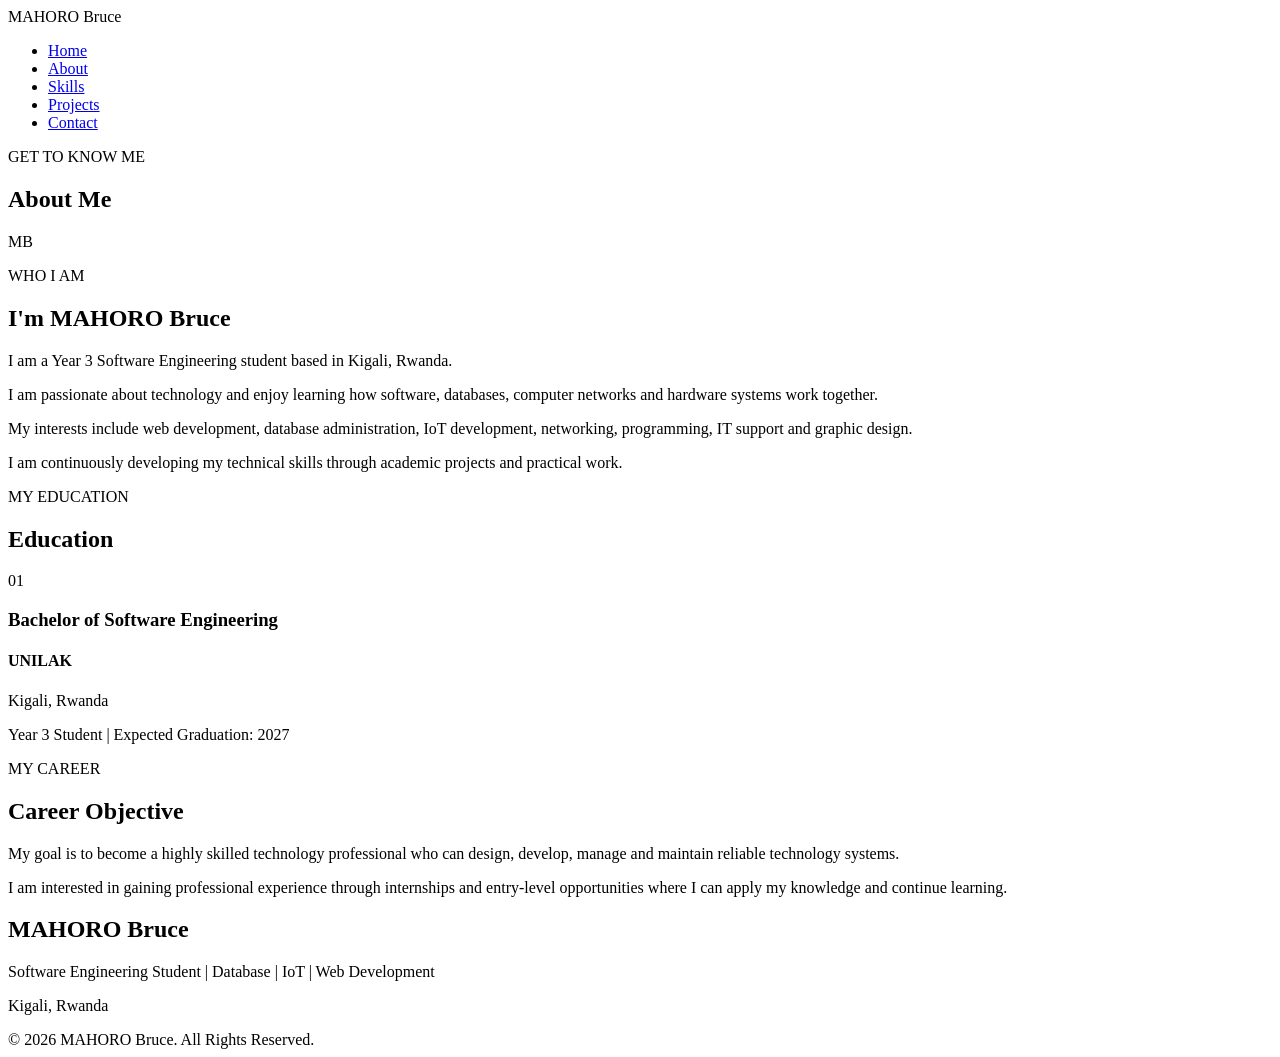
==== about.html @ 22579acf "Add about.html with personal information" ====
<!DOCTYPE html>
<html lang="en">

<head>

    <meta charset="UTF-8">
    <meta name="viewport" content="width=device-width, initial-scale=1.0">

    <title>About Me | MAHORO Bruce</title>

    <link rel="stylesheet" href="style.css">

</head>

<body>


    <!-- Navigation -->

    <header>

        <nav class="navbar">

            <div class="logo">
                MAHORO <span>Bruce</span>
            </div>

            <ul class="nav-links">

                <li>
                    <a href="index.html">Home</a>
                </li>

                <li>
                    <a href="about.html" class="active">About</a>
                </li>

                <li>
                    <a href="skills.html">Skills</a>
                </li>

                <li>
                    <a href="projects.html">Projects</a>
                </li>

                <li>
                    <a href="contact.html">Contact</a>
                </li>

            </ul>

        </nav>

    </header>


    <main>


        <!-- Page Header -->

        <section class="page-header">

            <p>GET TO KNOW ME</p>

            <h1>About Me</h1>

        </section>


        <!-- About -->

        <section class="section">

            <div class="about-large">

                <div class="about-image">

                    <div class="profile-circle large">
                        MB
                    </div>

                </div>


                <div class="about-content">

                    <p class="small-title">
                        WHO I AM
                    </p>

                    <h2>
                        I'm MAHORO Bruce
                    </h2>

                    <p>
                        I am a Year 3 Software Engineering student based
                        in Kigali, Rwanda.
                    </p>

                    <p>
                        I am passionate about technology and enjoy learning
                        how software, databases, computer networks and
                        hardware systems work together.
                    </p>

                    <p>
                        My interests include web development, database
                        administration, IoT development, networking,
                        programming, IT support and graphic design.
                    </p>

                    <p>
                        I am continuously developing my technical skills
                        through academic projects and practical work.
                    </p>

                </div>

            </div>

        </section>


        <!-- Education -->

        <section class="section">

            <div class="section-title">

                <p>MY EDUCATION</p>

                <h2>Education</h2>

            </div>


            <div class="timeline">

                <div class="timeline-item">

                    <div class="timeline-dot">
                        01
                    </div>

                    <div>

                        <h3>
                            Bachelor of Software Engineering
                        </h3>

                        <h4>
                            UNILAK
                        </h4>

                        <p>
                            Kigali, Rwanda
                        </p>

                        <p>
                            Year 3 Student | Expected Graduation: 2027
                        </p>

                    </div>

                </div>

            </div>

        </section>


        <!-- Career Objective -->

        <section class="section">

            <div class="section-title">

                <p>MY CAREER</p>

                <h2>Career Objective</h2>

            </div>


            <div class="objective">

                <p>
                    My goal is to become a highly skilled technology
                    professional who can design, develop, manage and
                    maintain reliable technology systems.
                </p>

                <p>
                    I am interested in gaining professional experience
                    through internships and entry-level opportunities
                    where I can apply my knowledge and continue learning.
                </p>

            </div>

        </section>


    </main>


    <footer>

        <div class="footer-content">

            <h2>MAHORO Bruce</h2>

            <p>
                Software Engineering Student | Database | IoT | Web Development
            </p>

            <p>
                Kigali, Rwanda
            </p>

        </div>

        <div class="copyright">
            © 2026 MAHORO Bruce. All Rights Reserved.
        </div>

    </footer>


    <script src="script.js"></script>

</body>

</html>
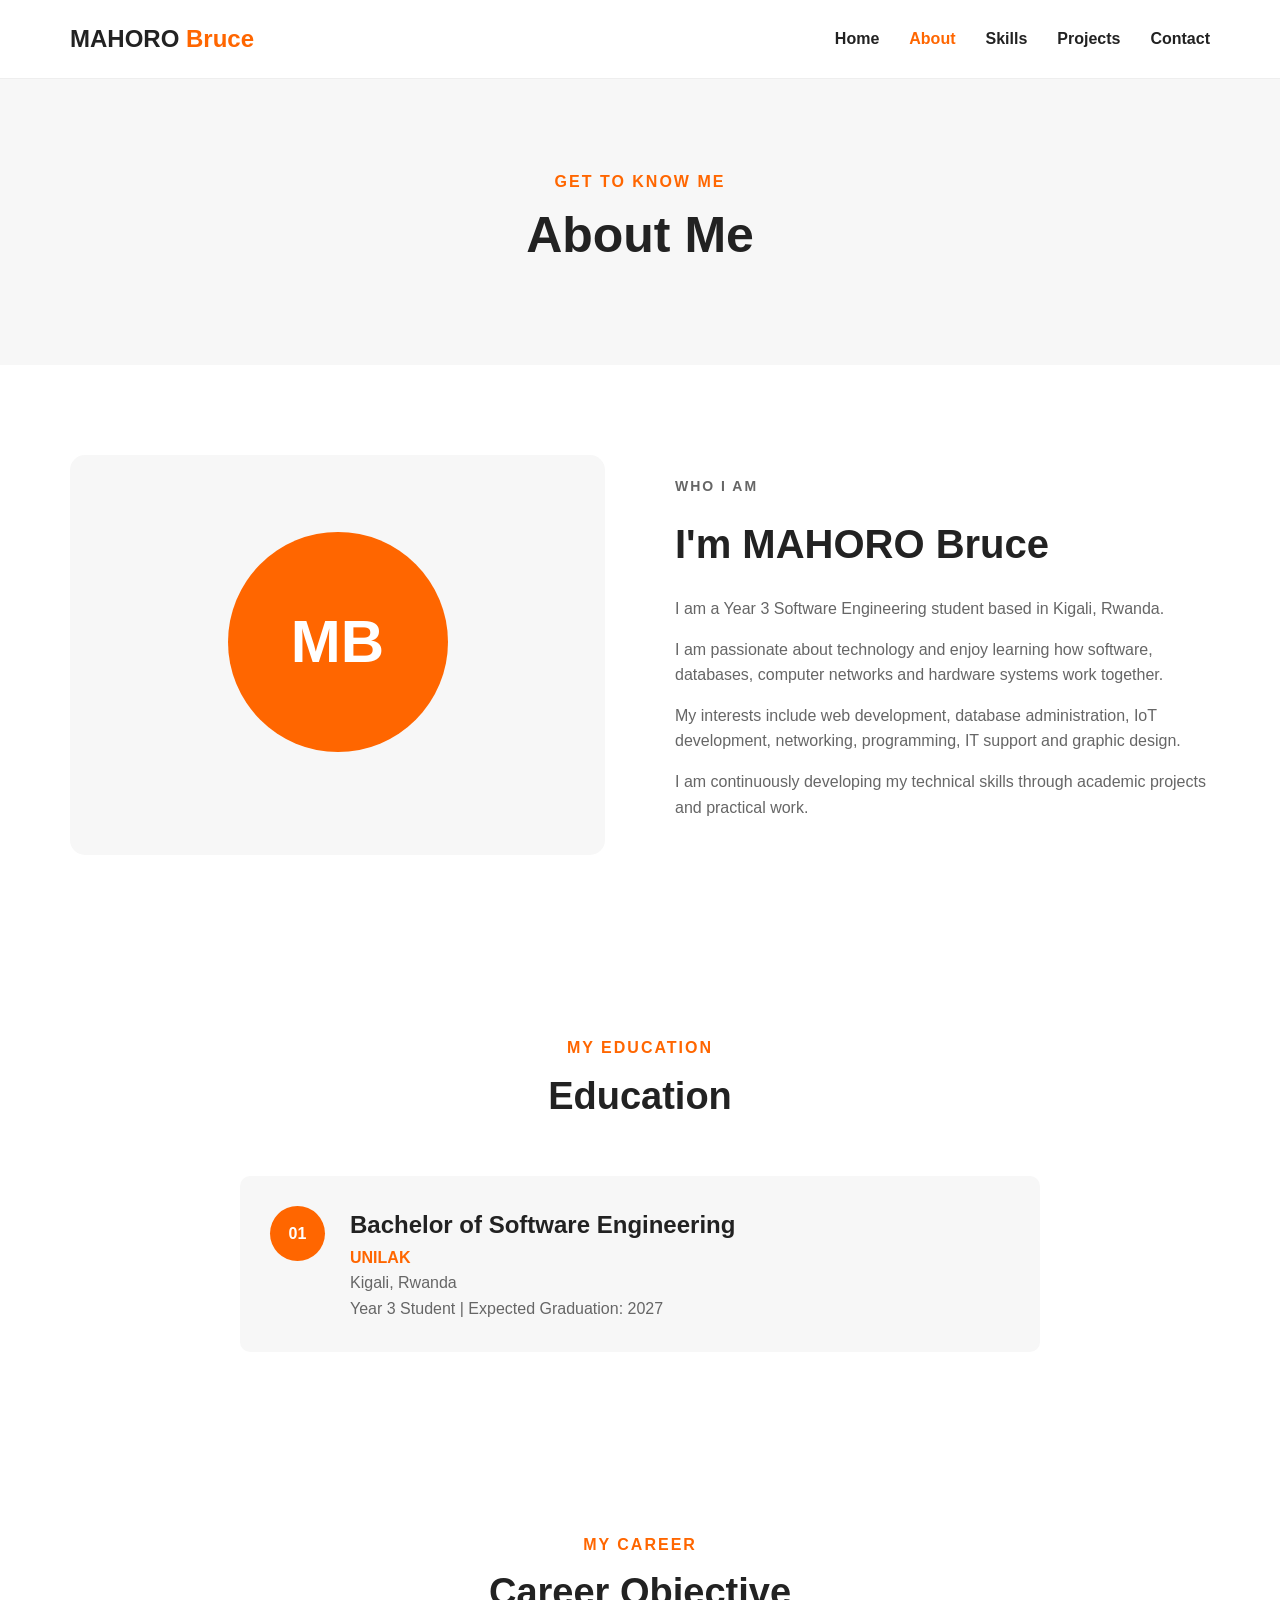
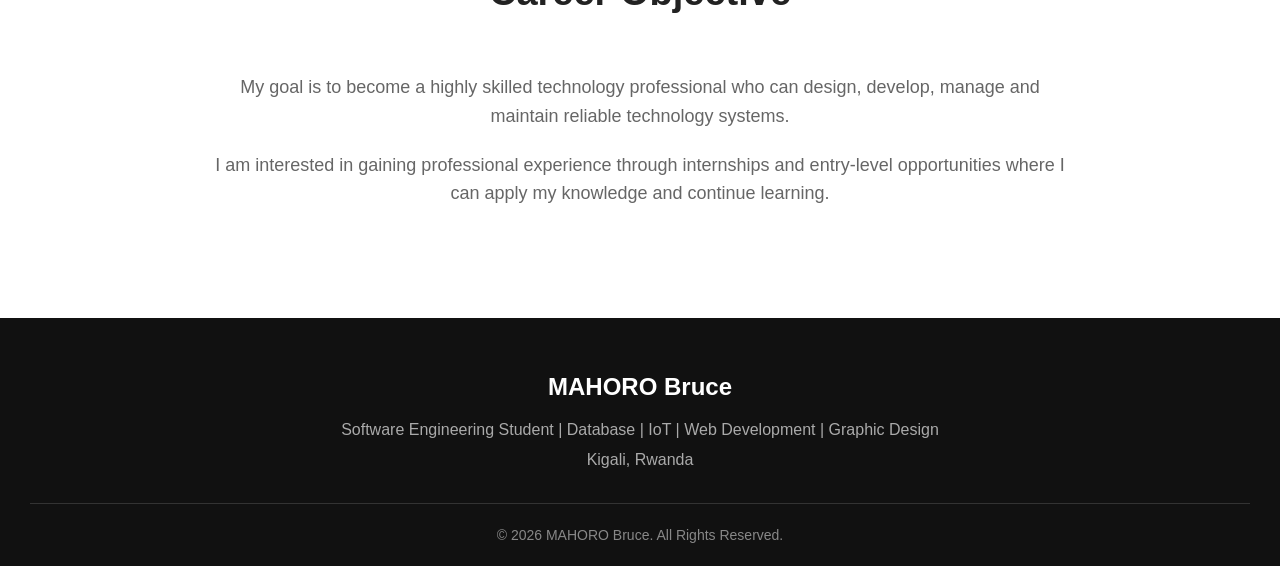
==== commit 9171af59: "Update about.html" ====
--- a/about.html
+++ b/about.html
@@ -212,7 +212,7 @@
             <h2>MAHORO Bruce</h2>
 
             <p>
-                Software Engineering Student | Database | IoT | Web Development
+                Software Engineering Student | Database | IoT | Web Development | Graphic Design
             </p>
 
             <p>
--- a/style.css
+++ b/style.css
@@ -0,0 +1,965 @@
+* {
+    margin: 0;
+    padding: 0;
+    box-sizing: border-box;
+}
+
+
+html {
+    scroll-behavior: smooth;
+}
+
+
+body {
+    font-family: Arial, Helvetica, sans-serif;
+    background: #ffffff;
+    color: #222222;
+    line-height: 1.6;
+}
+
+
+/* =========================
+   NAVIGATION
+========================= */
+
+header {
+    background: #ffffff;
+    border-bottom: 1px solid #eeeeee;
+    position: sticky;
+    top: 0;
+    z-index: 1000;
+}
+
+
+.navbar {
+    max-width: 1200px;
+    margin: auto;
+    padding: 20px 30px;
+
+    display: flex;
+    justify-content: space-between;
+    align-items: center;
+}
+
+
+.logo {
+    font-size: 24px;
+    font-weight: bold;
+}
+
+
+.logo span {
+    color: #ff6600;
+}
+
+
+.nav-links {
+    list-style: none;
+
+    display: flex;
+    gap: 30px;
+}
+
+
+.nav-links a {
+    text-decoration: none;
+    color: #222222;
+    font-weight: 600;
+    transition: 0.3s;
+}
+
+
+.nav-links a:hover,
+.nav-links a.active {
+    color: #ff6600;
+}
+
+
+/* =========================
+   HERO
+========================= */
+
+.hero {
+    max-width: 1200px;
+    margin: auto;
+    min-height: 650px;
+
+    padding: 80px 30px;
+
+    display: flex;
+    justify-content: space-between;
+    align-items: center;
+    gap: 60px;
+}
+
+
+.hero-text {
+    max-width: 700px;
+}
+
+
+.small-title {
+    color: #ff6600;
+    font-size: 14px;
+    font-weight: bold;
+    letter-spacing: 2px;
+    margin-bottom: 15px;
+}
+
+
+.hero h1 {
+    font-size: 55px;
+    line-height: 1.1;
+    margin-bottom: 20px;
+}
+
+
+.hero h1 span {
+    color: #ff6600;
+}
+
+
+.hero h2 {
+    font-size: 28px;
+    margin-bottom: 20px;
+}
+
+
+.hero p {
+    font-size: 18px;
+    color: #666666;
+    margin-bottom: 30px;
+}
+
+
+.hero-buttons {
+    display: flex;
+    gap: 15px;
+    flex-wrap: wrap;
+}
+
+
+.btn {
+    display: inline-block;
+
+    background: #ff6600;
+    color: #ffffff;
+
+    padding: 13px 25px;
+
+    text-decoration: none;
+
+    border: 2px solid #ff6600;
+    border-radius: 6px;
+
+    font-weight: bold;
+
+    cursor: pointer;
+
+    transition: 0.3s;
+}
+
+
+.btn:hover {
+    background: #222222;
+    border-color: #222222;
+}
+
+
+.btn.secondary {
+    background: transparent;
+    color: #222222;
+}
+
+
+.btn.secondary:hover {
+    background: #ff6600;
+    color: #ffffff;
+}
+
+
+/* =========================
+   HERO CARD
+========================= */
+
+.hero-card {
+    width: 330px;
+
+    padding: 50px 30px;
+
+    background: #f7f7f7;
+
+    border-radius: 15px;
+
+    text-align: center;
+
+    box-shadow: 0 15px 40px rgba(0, 0, 0, 0.08);
+}
+
+
+.profile-circle {
+    width: 150px;
+    height: 150px;
+
+    margin: 0 auto 25px;
+
+    border-radius: 50%;
+
+    background: #ff6600;
+    color: white;
+
+    display: flex;
+    justify-content: center;
+    align-items: center;
+
+    font-size: 45px;
+    font-weight: bold;
+}
+
+
+.profile-circle.large {
+    width: 220px;
+    height: 220px;
+    font-size: 60px;
+}
+
+
+.hero-card h2 {
+    font-size: 24px;
+}
+
+
+.hero-card p {
+    font-size: 15px;
+    margin: 5px;
+}
+
+
+/* =========================
+   GENERAL SECTIONS
+========================= */
+
+.section {
+    max-width: 1200px;
+    margin: auto;
+    padding: 90px 30px;
+}
+
+
+.section-title {
+    text-align: center;
+    margin-bottom: 50px;
+}
+
+
+.section-title p {
+    color: #ff6600;
+    font-weight: bold;
+    letter-spacing: 2px;
+}
+
+
+.section-title h2 {
+    font-size: 38px;
+    margin-top: 5px;
+}
+
+
+/* =========================
+   ABOUT PREVIEW
+========================= */
+
+.about-preview {
+    display: grid;
+    grid-template-columns: 1fr 1fr;
+    gap: 40px;
+}
+
+
+.about-preview > div {
+    padding: 35px;
+    background: #f7f7f7;
+    border-radius: 10px;
+}
+
+
+.about-preview h3 {
+    font-size: 24px;
+    margin-bottom: 15px;
+}
+
+
+.about-preview p {
+    color: #666666;
+}
+
+
+.text-link {
+    display: inline-block;
+    margin-top: 20px;
+    color: #ff6600;
+    text-decoration: none;
+    font-weight: bold;
+}
+
+
+/* =========================
+   CARDS
+========================= */
+
+.cards {
+    display: grid;
+
+    grid-template-columns: repeat(3, 1fr);
+
+    gap: 25px;
+}
+
+
+.card {
+    padding: 35px;
+
+    border: 1px solid #eeeeee;
+
+    border-radius: 10px;
+
+    transition: 0.3s;
+}
+
+
+.card:hover {
+    transform: translateY(-8px);
+
+    box-shadow: 0 15px 30px rgba(0, 0, 0, 0.08);
+}
+
+
+.icon {
+    font-size: 35px;
+    margin-bottom: 15px;
+}
+
+
+.card h3 {
+    margin-bottom: 10px;
+}
+
+
+.card p {
+    color: #666666;
+}
+
+
+/* =========================
+   PROJECTS
+========================= */
+
+.project-grid {
+    display: grid;
+
+    grid-template-columns: repeat(3, 1fr);
+
+    gap: 25px;
+}
+
+
+.project-card {
+    padding: 35px;
+
+    border: 1px solid #eeeeee;
+
+    border-radius: 10px;
+
+    transition: 0.3s;
+}
+
+
+.project-card:hover {
+    transform: translateY(-8px);
+
+    box-shadow: 0 15px 30px rgba(0, 0, 0, 0.08);
+}
+
+
+.project-number {
+    color: #ff6600;
+
+    font-size: 30px;
+
+    font-weight: bold;
+
+    margin-bottom: 20px;
+}
+
+
+.project-card h3 {
+    font-size: 22px;
+    margin-bottom: 15px;
+}
+
+
+.project-card p {
+    color: #666666;
+}
+
+
+.technology {
+    margin-top: 20px;
+
+    color: #ff6600 !important;
+
+    font-size: 14px;
+
+    font-weight: bold;
+}
+
+
+.center-button {
+    text-align: center;
+    margin-top: 40px;
+}
+
+
+/* =========================
+   PAGE HEADER
+========================= */
+
+.page-header {
+    background: #f7f7f7;
+
+    text-align: center;
+
+    padding: 90px 30px;
+}
+
+
+.page-header p {
+    color: #ff6600;
+
+    font-weight: bold;
+
+    letter-spacing: 2px;
+}
+
+
+.page-header h1 {
+    font-size: 50px;
+}
+
+
+/* =========================
+   ABOUT PAGE
+========================= */
+
+.about-large {
+    display: grid;
+
+    grid-template-columns: 1fr 1fr;
+
+    gap: 70px;
+
+    align-items: center;
+}
+
+
+.about-image {
+    background: #f7f7f7;
+
+    min-height: 400px;
+
+    display: flex;
+
+    align-items: center;
+
+    justify-content: center;
+
+    border-radius: 15px;
+}
+
+
+.about-content h2 {
+    font-size: 40px;
+
+    margin-bottom: 20px;
+}
+
+
+.about-content p {
+    color: #666666;
+
+    margin-bottom: 15px;
+}
+
+
+/* =========================
+   TIMELINE
+========================= */
+
+.timeline {
+    max-width: 800px;
+    margin: auto;
+}
+
+
+.timeline-item {
+    display: flex;
+
+    gap: 25px;
+
+    padding: 30px;
+
+    background: #f7f7f7;
+
+    border-radius: 10px;
+}
+
+
+.timeline-dot {
+    min-width: 55px;
+    height: 55px;
+
+    background: #ff6600;
+
+    color: white;
+
+    border-radius: 50%;
+
+    display: flex;
+
+    justify-content: center;
+    align-items: center;
+
+    font-weight: bold;
+}
+
+
+.timeline-item h3 {
+    font-size: 24px;
+}
+
+
+.timeline-item h4 {
+    color: #ff6600;
+}
+
+
+.timeline-item p {
+    color: #666666;
+}
+
+
+/* =========================
+   OBJECTIVE
+========================= */
+
+.objective {
+    max-width: 850px;
+
+    margin: auto;
+
+    text-align: center;
+
+    font-size: 18px;
+
+    color: #666666;
+}
+
+
+.objective p {
+    margin-bottom: 20px;
+}
+
+
+/* =========================
+   SKILLS
+========================= */
+
+.skills-grid {
+    display: grid;
+
+    grid-template-columns: repeat(3, 1fr);
+
+    gap: 25px;
+}
+
+
+.skill-card {
+    padding: 35px;
+
+    border: 1px solid #eeeeee;
+
+    border-radius: 10px;
+
+    transition: 0.3s;
+}
+
+
+.skill-card:hover {
+    transform: translateY(-8px);
+
+    box-shadow: 0 15px 30px rgba(0, 0, 0, 0.08);
+}
+
+
+.skill-icon {
+    font-size: 40px;
+
+    margin-bottom: 15px;
+}
+
+
+.skill-card h2 {
+    font-size: 22px;
+
+    margin-bottom: 10px;
+}
+
+
+.skill-card p {
+    color: #666666;
+
+    margin-bottom: 20px;
+}
+
+
+.skill-card ul {
+    list-style: none;
+}
+
+
+.skill-card li {
+    padding: 7px 0;
+
+    border-bottom: 1px solid #eeeeee;
+}
+
+
+/* =========================
+   LARGE PROJECTS
+========================= */
+
+.project-list {
+    display: flex;
+
+    flex-direction: column;
+
+    gap: 30px;
+}
+
+
+.project-large {
+    display: grid;
+
+    grid-template-columns: 120px 1fr;
+
+    gap: 30px;
+
+    padding: 40px;
+
+    border: 1px solid #eeeeee;
+
+    border-radius: 12px;
+
+    transition: 0.3s;
+}
+
+
+.project-large:hover {
+    transform: translateY(-5px);
+
+    box-shadow: 0 15px 30px rgba(0, 0, 0, 0.07);
+}
+
+
+.project-number-large {
+    font-size: 40px;
+
+    color: #ff6600;
+
+    font-weight: bold;
+}
+
+
+.project-large h2 {
+    font-size: 30px;
+
+    margin-bottom: 15px;
+}
+
+
+.project-large p {
+    color: #666666;
+
+    margin-bottom: 15px;
+}
+
+
+/* =========================
+   CONTACT
+========================= */
+
+.contact-section {
+    display: grid;
+
+    grid-template-columns: 1fr 1fr;
+
+    gap: 70px;
+}
+
+
+.contact-info h2 {
+    font-size: 38px;
+
+    margin-bottom: 20px;
+}
+
+
+.contact-info > p {
+    color: #666666;
+
+    margin-bottom: 30px;
+}
+
+
+.contact-item {
+    margin-bottom: 25px;
+}
+
+
+.contact-item h3 {
+    margin-bottom: 5px;
+}
+
+
+.contact-item p {
+    color: #666666;
+}
+
+
+.contact-form form {
+    display: flex;
+
+    flex-direction: column;
+}
+
+
+.contact-form label {
+    margin-bottom: 7px;
+
+    font-weight: bold;
+}
+
+
+.contact-form input,
+.contact-form textarea {
+    width: 100%;
+
+    padding: 14px;
+
+    margin-bottom: 20px;
+
+    border: 1px solid #dddddd;
+
+    border-radius: 6px;
+
+    font-family: inherit;
+
+    font-size: 15px;
+
+    outline: none;
+}
+
+
+.contact-form input:focus,
+.contact-form textarea:focus {
+    border-color: #ff6600;
+}
+
+
+.contact-form button {
+    width: fit-content;
+}
+
+
+/* =========================
+   CTA
+========================= */
+
+.cta {
+    background: #222222;
+
+    color: white;
+
+    text-align: center;
+
+    padding: 80px 30px;
+
+    margin-top: 40px;
+}
+
+
+.cta h2 {
+    font-size: 38px;
+
+    margin-bottom: 15px;
+}
+
+
+.cta p {
+    max-width: 700px;
+
+    margin: 0 auto 30px;
+
+    color: #cccccc;
+}
+
+
+/* =========================
+   FOOTER
+========================= */
+
+footer {
+    background: #111111;
+
+    color: white;
+
+    text-align: center;
+
+    padding: 50px 30px 20px;
+}
+
+
+.footer-content h2 {
+    margin-bottom: 10px;
+}
+
+
+.footer-content p {
+    color: #aaaaaa;
+
+    margin-bottom: 5px;
+}
+
+
+.copyright {
+    border-top: 1px solid #333333;
+
+    margin-top: 30px;
+
+    padding-top: 20px;
+
+    color: #888888;
+
+    font-size: 14px;
+}
+
+
+/* =========================
+   MOBILE RESPONSIVE
+========================= */
+
+@media (max-width: 900px) {
+
+    .hero {
+        flex-direction: column;
+
+        text-align: center;
+    }
+
+
+    .hero-buttons {
+        justify-content: center;
+    }
+
+
+    .hero h1 {
+        font-size: 42px;
+    }
+
+
+    .cards,
+    .project-grid,
+    .skills-grid {
+        grid-template-columns: 1fr 1fr;
+    }
+
+
+    .about-large,
+    .contact-section {
+        grid-template-columns: 1fr;
+    }
+
+}
+
+
+@media (max-width: 650px) {
+
+    .navbar {
+        flex-direction: column;
+
+        gap: 20px;
+    }
+
+
+    .nav-links {
+        gap: 15px;
+
+        flex-wrap: wrap;
+
+        justify-content: center;
+    }
+
+
+    .hero {
+        padding-top: 50px;
+    }
+
+
+    .hero h1 {
+        font-size: 36px;
+    }
+
+
+    .hero h2 {
+        font-size: 23px;
+    }
+
+
+    .hero-card {
+        width: 100%;
+    }
+
+
+    .cards,
+    .project-grid,
+    .skills-grid,
+    .about-preview {
+        grid-template-columns: 1fr;
+    }
+
+
+    .section-title h2 {
+        font-size: 30px;
+    }
+
+
+    .page-header h1 {
+        font-size: 38px;
+    }
+
+
+    .project-large {
+        grid-template-columns: 1fr;
+    }
+
+
+    .about-content h2 {
+        font-size: 32px;
+    }
+
+
+    .contact-info h2 {
+        font-size: 30px;
+    }
+
+}
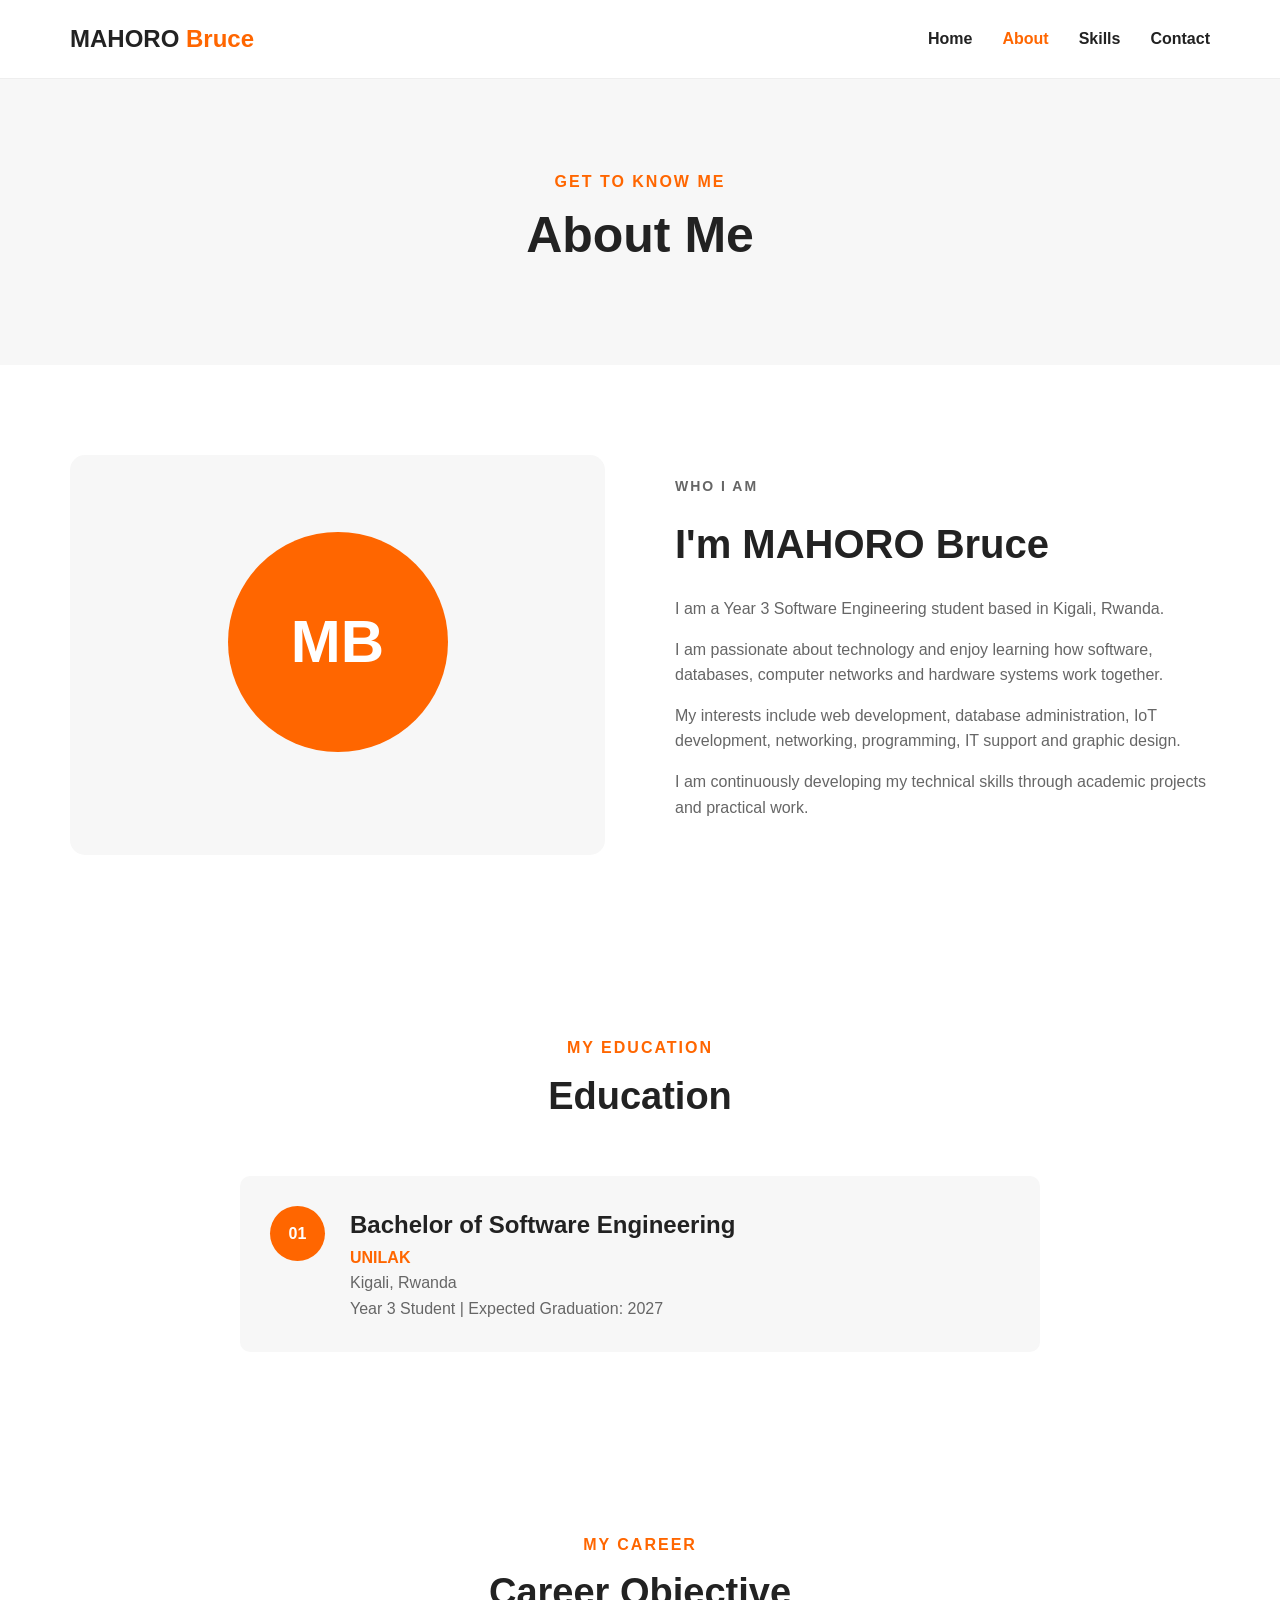
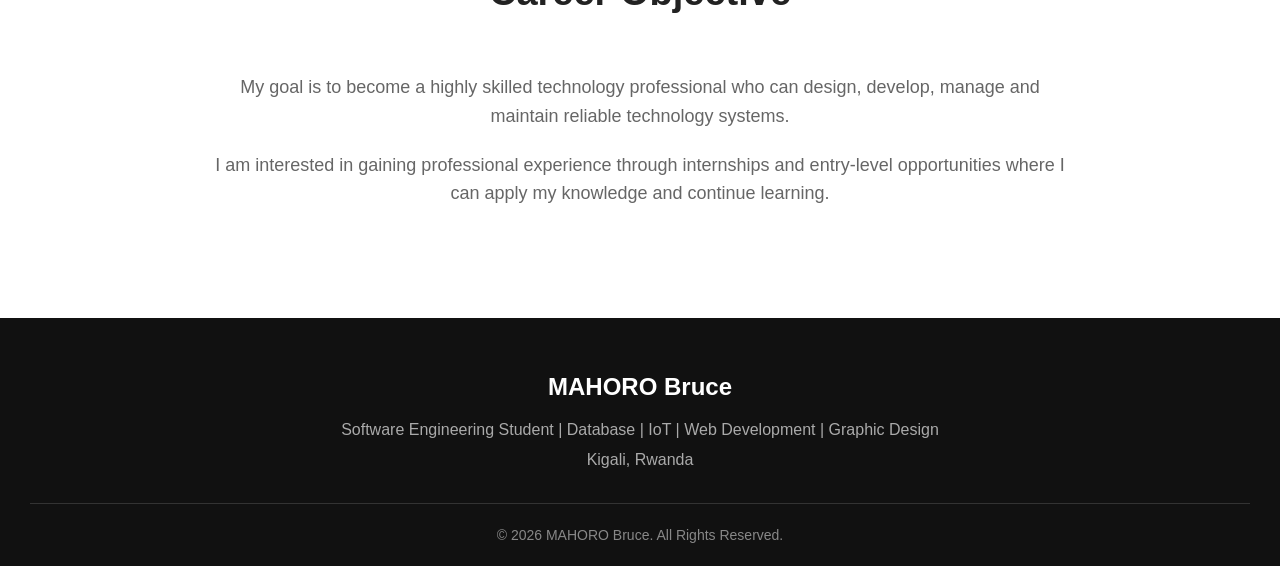
==== commit d1f23f5c: "Remove 'Projects' link from about.html Removed the 'Projects' link from the navigation." ====
--- a/about.html
+++ b/about.html
@@ -39,9 +39,7 @@
                     <a href="skills.html">Skills</a>
                 </li>
 
-                <li>
-                    <a href="projects.html">Projects</a>
-                </li>
+               
 
                 <li>
                     <a href="contact.html">Contact</a>
--- a/style.css
+++ b/style.css
@@ -963,3 +963,59 @@
     }
 
 }
+
+/* Project page additions */
+
+.project-large {
+    display: flex;
+    flex-wrap: wrap;
+    gap: 24px;
+    align-items: flex-start;
+}
+
+.project-image {
+    width: 280px;
+    max-width: 100%;
+    aspect-ratio: 16/10;
+    border-radius: 10px;
+    overflow: hidden;
+    background: #f4f4f4;
+    display: flex;
+    align-items: center;
+    justify-content: center;
+    color: #999;
+    font-size: 13px;
+    text-align: center;
+    padding: 10px;
+}
+
+.project-image img {
+    width: 100%;
+    height: 100%;
+    object-fit: cover;
+    display: block;
+}
+
+.project-info {
+    flex: 1;
+    min-width: 240px;
+}
+
+.project-links {
+    margin-top: 14px;
+}
+
+.project-links .btn {
+    display: inline-block;
+    padding: 10px 20px;
+    border-radius: 8px;
+    background: #f2701d;
+    color: #fff;
+    font-weight: 600;
+    font-size: 14px;
+    text-decoration: none;
+}
+
+.project-links .btn:hover {
+    opacity: 0.9;
+}
